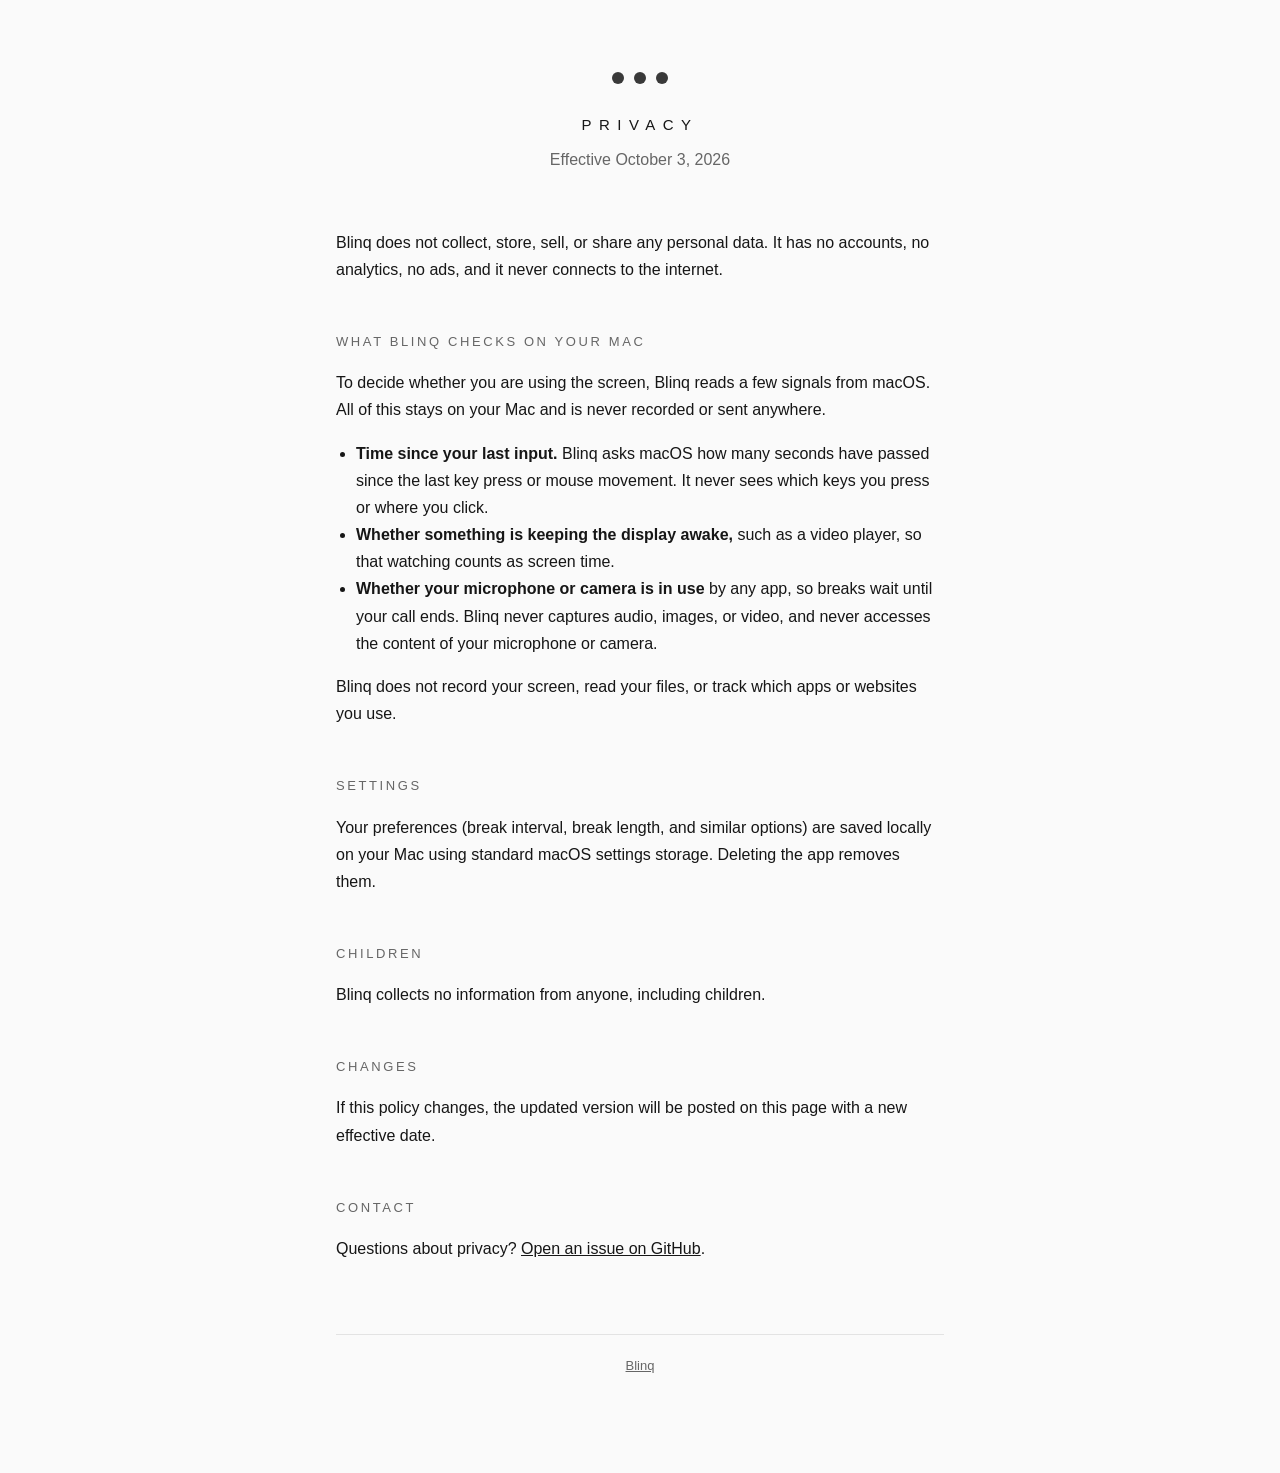
==== privacy.html @ 6f5367d4 "Add Blinq support and privacy pages Co-Authored-By: Claude Opus 5.5 <noreply@anthropic.com>" ====
<!doctype html>
<html lang="en"><head><meta charset="utf-8"><meta name="viewport" content="width=device-width,initial-scale=1">
<title>Blinq Privacy</title><link rel="icon" href="icon.png"><link rel="stylesheet" href="style.css"></head>
<body><main>
<div class="mark"><i></i><i></i><i></i></div>
<h1>Privacy</h1>
<p class="tag">Effective October 3, 2026</p>

<p>Blinq does not collect, store, sell, or share any personal data. It has no accounts, no analytics, no ads, and it never connects to the internet.</p>

<h2>What Blinq checks on your Mac</h2>
<p>To decide whether you are using the screen, Blinq reads a few signals from macOS. All of this stays on your Mac and is never recorded or sent anywhere.</p>
<ul>
<li><strong>Time since your last input.</strong> Blinq asks macOS how many seconds have passed since the last key press or mouse movement. It never sees which keys you press or where you click.</li>
<li><strong>Whether something is keeping the display awake,</strong> such as a video player, so that watching counts as screen time.</li>
<li><strong>Whether your microphone or camera is in use</strong> by any app, so breaks wait until your call ends. Blinq never captures audio, images, or video, and never accesses the content of your microphone or camera.</li>
</ul>
<p>Blinq does not record your screen, read your files, or track which apps or websites you use.</p>

<h2>Settings</h2>
<p>Your preferences (break interval, break length, and similar options) are saved locally on your Mac using standard macOS settings storage. Deleting the app removes them.</p>

<h2>Children</h2>
<p>Blinq collects no information from anyone, including children.</p>

<h2>Changes</h2>
<p>If this policy changes, the updated version will be posted on this page with a new effective date.</p>

<h2>Contact</h2>
<p>Questions about privacy? <a href="https://github.com/Physics-Morris/blinq/issues">Open an issue on GitHub</a>.</p>

<footer><a href="index.html">Blinq</a></footer>
</main></body></html>
---- style.css ----
:root{--bg:#0e0e0e;--fg:#ececec;--muted:#8a8a8a;--line:#262626}
@media (prefers-color-scheme:light){:root:not([data-theme=dark]){--bg:#fafafa;--fg:#161616;--muted:#666;--line:#e3e3e3}}
*{box-sizing:border-box}
body{margin:0;background:var(--bg);color:var(--fg);font:16px/1.7 -apple-system,BlinkMacSystemFont,"Helvetica Neue",sans-serif}
main{max-width:640px;margin:0 auto;padding:72px 16px 96px}
.mark{display:flex;gap:10px;justify-content:center;margin-bottom:28px}
.mark i{width:12px;height:12px;border-radius:50%;background:var(--fg);opacity:.85;animation:b 3.4s ease-in-out infinite}
.mark i:nth-child(2){animation-delay:.15s}.mark i:nth-child(3){animation-delay:.3s}
@keyframes b{0%,86%,100%{transform:scaleY(1)}92%{transform:scaleY(.15)}}
h1{text-align:center;font-weight:400;letter-spacing:.5em;font-size:15px;text-transform:uppercase;margin:0 0 8px}
.tag{text-align:center;color:var(--muted);margin:0 0 56px}
h2{font-size:13px;font-weight:500;letter-spacing:.2em;text-transform:uppercase;color:var(--muted);margin:48px 0 8px}
a{color:inherit}
ul{padding-left:20px}
footer{margin-top:72px;padding-top:20px;border-top:1px solid var(--line);color:var(--muted);font-size:13px;text-align:center}
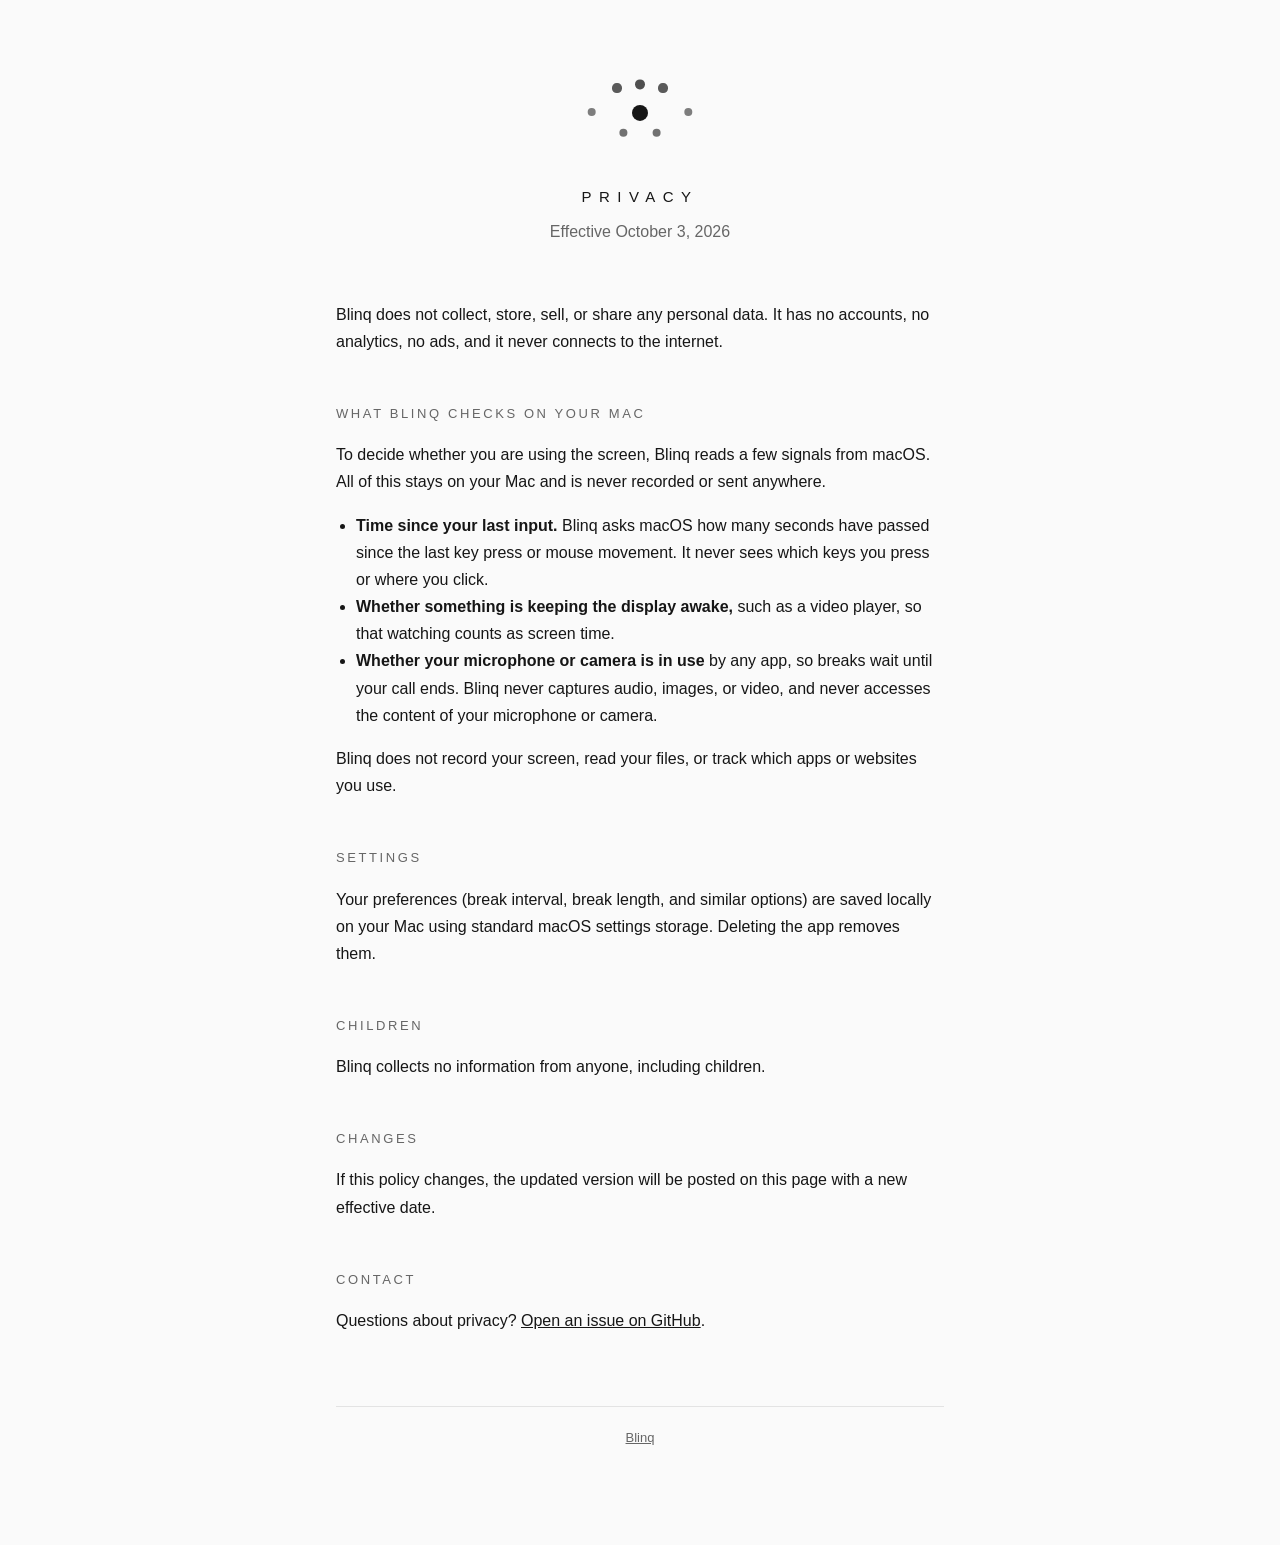
==== commit 865cc04f: "Use the eight-dot eye as the site mark Co-Authored-By: Claude Opus 5.5 <noreply@anthropic.com>" ====
--- a/privacy.html
+++ b/privacy.html
@@ -2,7 +2,7 @@
 <html lang="en"><head><meta charset="utf-8"><meta name="viewport" content="width=device-width,initial-scale=1">
 <title>Blinq Privacy</title><link rel="icon" href="icon.png"><link rel="stylesheet" href="style.css"></head>
 <body><main>
-<div class="mark"><i></i><i></i><i></i></div>
+<div class="eye" aria-hidden="true"><i style="--x:-48.3px;--y:0px;width:8.1px;height:8.1px;margin:-4.05px 0 0 -4.05px;opacity:0.55"></i><i style="--x:-23.0px;--y:-23.9px;width:9.1px;height:9.1px;margin:-4.55px 0 0 -4.55px;opacity:0.7"></i><i style="--x:-16.6px;--y:20.7px;width:8.6px;height:8.6px;margin:-4.3px 0 0 -4.3px;opacity:0.6"></i><i class="pupil" style="--x:0px;--y:0.9px;width:16.7px;height:16.7px;margin:-8.35px 0 0 -8.35px;opacity:1"></i><i style="--x:0px;--y:-27.6px;width:9.6px;height:9.6px;margin:-4.8px 0 0 -4.8px;opacity:0.75"></i><i style="--x:16.6px;--y:20.7px;width:8.6px;height:8.6px;margin:-4.3px 0 0 -4.3px;opacity:0.6"></i><i style="--x:23.0px;--y:-23.9px;width:9.1px;height:9.1px;margin:-4.55px 0 0 -4.55px;opacity:0.7"></i><i style="--x:48.3px;--y:0px;width:8.1px;height:8.1px;margin:-4.05px 0 0 -4.05px;opacity:0.55"></i></div>
 <h1>Privacy</h1>
 <p class="tag">Effective October 3, 2026</p>
 
--- a/style.css
+++ b/style.css
@@ -3,10 +3,12 @@
 *{box-sizing:border-box}
 body{margin:0;background:var(--bg);color:var(--fg);font:16px/1.7 -apple-system,BlinkMacSystemFont,"Helvetica Neue",sans-serif}
 main{max-width:640px;margin:0 auto;padding:72px 16px 96px}
-.mark{display:flex;gap:10px;justify-content:center;margin-bottom:28px}
-.mark i{width:12px;height:12px;border-radius:50%;background:var(--fg);opacity:.85;animation:b 3.4s ease-in-out infinite}
-.mark i:nth-child(2){animation-delay:.15s}.mark i:nth-child(3){animation-delay:.3s}
-@keyframes b{0%,86%,100%{transform:scaleY(1)}92%{transform:scaleY(.15)}}
+.eye{position:relative;width:120px;height:80px;margin:0 auto 32px}
+.eye i{position:absolute;left:50%;top:50%;border-radius:50%;background:var(--fg);transform:translate(var(--x),var(--y));animation:blink 4.2s cubic-bezier(.3,.7,.4,1.4) infinite}
+.eye i.pupil{animation:blink 4.2s cubic-bezier(.3,.7,.4,1.4) infinite,glance 7s ease-in-out infinite}
+@keyframes blink{0%,84%,100%{transform:translate(var(--x),var(--y))}90%{transform:translate(calc(var(--x)*.92),0) scale(.75)}}
+@keyframes glance{0%,100%{translate:-9px 0}50%{translate:9px 0}}
+@media (prefers-reduced-motion:reduce){.eye i{animation:none!important}}
 h1{text-align:center;font-weight:400;letter-spacing:.5em;font-size:15px;text-transform:uppercase;margin:0 0 8px}
 .tag{text-align:center;color:var(--muted);margin:0 0 56px}
 h2{font-size:13px;font-weight:500;letter-spacing:.2em;text-transform:uppercase;color:var(--muted);margin:48px 0 8px}
